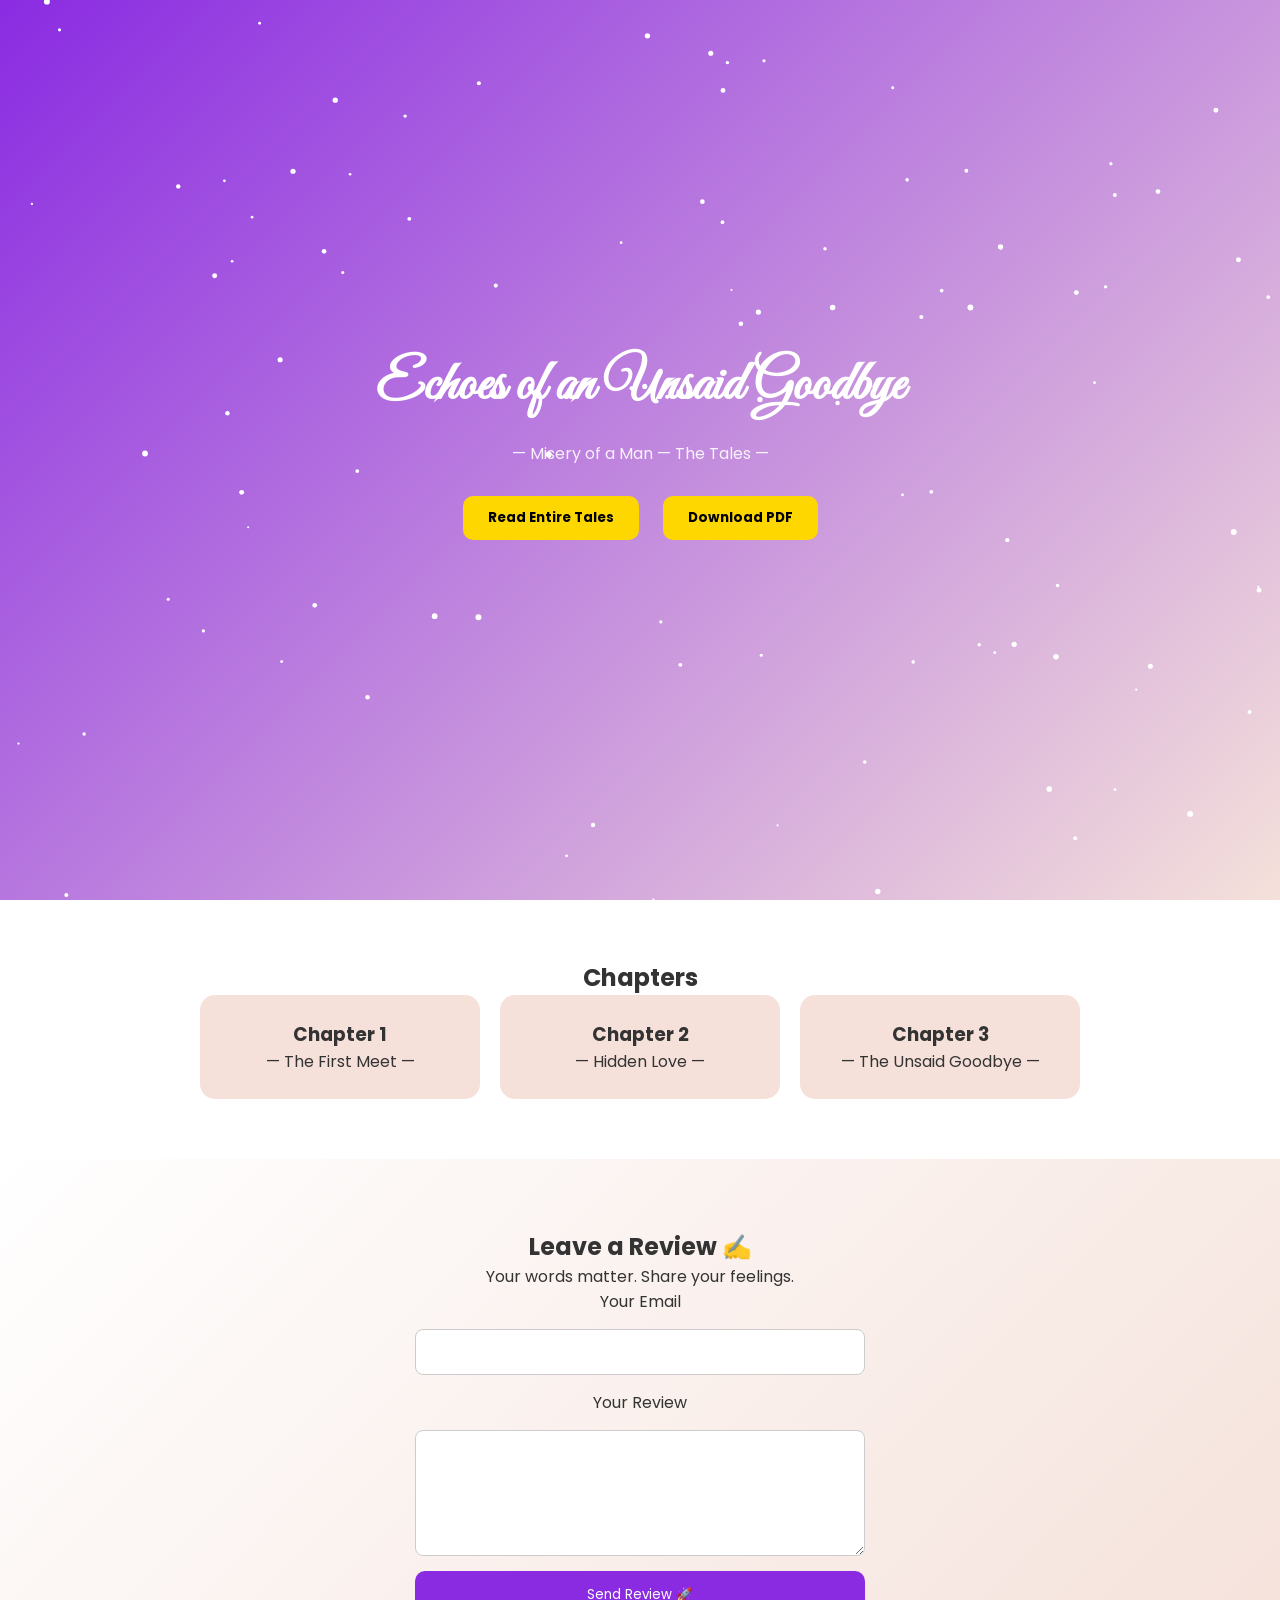
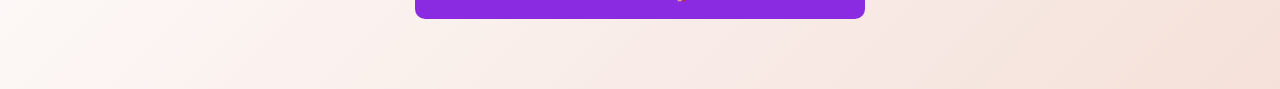
==== index.html @ a75a1876 "Update index.html" ====
<!DOCTYPE html>
<html lang="en">
<head>
  <meta charset="UTF-8" />
  <meta name="viewport" content="width=device-width, initial-scale=1.0"/>
  <title>Echoes of an Unsaid Goodbye</title>

  <!-- Fonts -->
  <link href="https://fonts.googleapis.com/css2?family=Great+Vibes&family=Playfair+Display:wght@400;700&family=Poppins:wght@300;400;600&display=swap" rel="stylesheet">

  <!-- CSS -->
  <link rel="stylesheet" href="style.css">
</head>
<body>

<!-- HERO -->
<section class="hero">
  <div class="hero-content">
    <h1 class="title">Echoes of an Unsaid Goodbye</h1>
    <p class="subtitle">— Misery of a Man — The Tales —</p>
    <div class="hero-buttons">
      <button id="readBook">Read Entire Tales</button>
      <button id="downloadBook">Download PDF</button>
    </div>
  </div>
  <canvas id="particles"></canvas>
</section>

<!-- CHAPTERS -->
<section class="chapters">
  <h2>Chapters</h2>
  <div class="chapter-cards">
    <div class="chapter-card">
      <h3>Chapter 1</h3>
      <p>— The First Meet —</p>
    </div>
    <div class="chapter-card">
      <h3>Chapter 2</h3>
      <p>— Hidden Love —</p>
    </div>
    <div class="chapter-card">
      <h3>Chapter 3</h3>
      <p>— The Unsaid Goodbye —</p>
    </div>
  </div>
</section>

<!-- REVIEW SECTION -->
<section class="review-section">
  <h2>Leave a Review ✍️</h2>
  <p>Your words matter. Share your feelings.</p>

  <form
    id="reviewForm"
    action="https://formspree.io/f/xaqjzgel"
    method="POST"
  >
    <input type="hidden" name="_subject" value="New Book Review">

    <label>Your Email</label>
    <input type="email" name="email" required>

    <label>Your Review</label>
    <textarea name="message" rows="5" required></textarea>

    <button type="submit">Send Review 🚀</button>
  </form>
</section>

<!-- PDF MODAL -->
<div id="pdfModal" class="modal">
  <span class="close">&times;</span>
  <iframe id="pdfFrame"></iframe>
</div>

<!-- SUCCESS ROCKET MODAL -->
<div id="rocket-success-modal" class="success-modal-overlay">
  <div class="success-card">
    <div class="rocket">🚀</div>
    <div class="success-text">Review Sent Successfully!</div>
  </div>
</div>

<!-- JS -->
<script src="script.js"></script>
</body>
</html>
---- style.css ----
* {
    margin: 0;
    padding: 0;
    box-sizing: border-box;
    font-family: 'Poppins', sans-serif;
  }
  
  body {
    background: #f5f0e1;
    color: #333;
    overflow-x: hidden;
  }
  
  /* HERO */
  .hero {
    height: 100vh;
    display: flex;
    justify-content: center;
    align-items: center;
    background: linear-gradient(135deg, #8a2be2, #f5e1da);
    position: relative;
    text-align: center;
  }
  
  .hero-content {
    z-index: 2;
  }
  
  .title {
    font-family: 'Great Vibes', cursive;
    font-size: 3.5rem;
    color: white;
  }
  
  .subtitle {
    color: white;
    margin: 20px 0;
    opacity: 0.9;
  }
  
  .hero-buttons button {
    padding: 12px 25px;
    margin: 10px;
    border: none;
    border-radius: 10px;
    background: gold;
    cursor: pointer;
    font-weight: bold;
  }
  
  .hero-buttons button:hover {
    transform: scale(1.1);
  }
  
  /* PARTICLES */
  #particles {
    position: absolute;
    inset: 0;
    z-index: 1;
  }
  
  /* CHAPTERS */
  .chapters {
    padding: 60px 20px;
    background: white;
    text-align: center;
  }
  
  .chapter-cards {
    display: flex;
    justify-content: center;
    gap: 20px;
    flex-wrap: wrap;
  }
  
  .chapter-card {
    background: #f5e1da;
    padding: 25px;
    border-radius: 15px;
    width: 280px;
    transition: 0.3s;
  }
  
  .chapter-card:hover {
    transform: scale(1.05);
  }
  
  /* REVIEW SECTION */
  .review-section {
    padding: 70px 20px;
    text-align: center;
    background: linear-gradient(135deg, #fff, #f5e1da);
  }
  
  .review-section form {
    max-width: 450px;
    margin: auto;
    display: flex;
    flex-direction: column;
    gap: 15px;
  }
  
  .review-section input,
  .review-section textarea {
    padding: 12px;
    border-radius: 8px;
    border: 1px solid #ccc;
  }
  
  .review-section button {
    padding: 14px;
    border-radius: 10px;
    border: none;
    background: #8a2be2;
    color: white;
    cursor: pointer;
  }
  
  /* PDF MODAL */
  .modal {
    display: none;
    position: fixed;
    inset: 0;
    background: rgba(0,0,0,0.9);
    z-index: 1000;
  }
  
  .modal iframe {
    width: 90%;
    height: 90%;
    margin: 5% auto;
    display: block;
    border-radius: 15px;
  }
  
  .close {
    position: absolute;
    top: 20px;
    right: 40px;
    font-size: 40px;
    color: white;
    cursor: pointer;
  }
  
  /* SUCCESS ROCKET */
  .success-modal-overlay {
    display: none;
    position: fixed;
    inset: 0;
    background: rgba(0,0,0,0.85);
    z-index: 2000;
    align-items: center;
    justify-content: center;
  }
  
  .success-card {
    background: white;
    padding: 40px;
    border-radius: 20px;
    text-align: center;
  }
  
  .rocket {
    font-size: 4rem;
    animation: launch 1.5s ease forwards;
  }
  
  @keyframes launch {
    from { transform: translateY(60px); opacity: 0; }
    to { transform: translateY(-40px); opacity: 1; }
  }
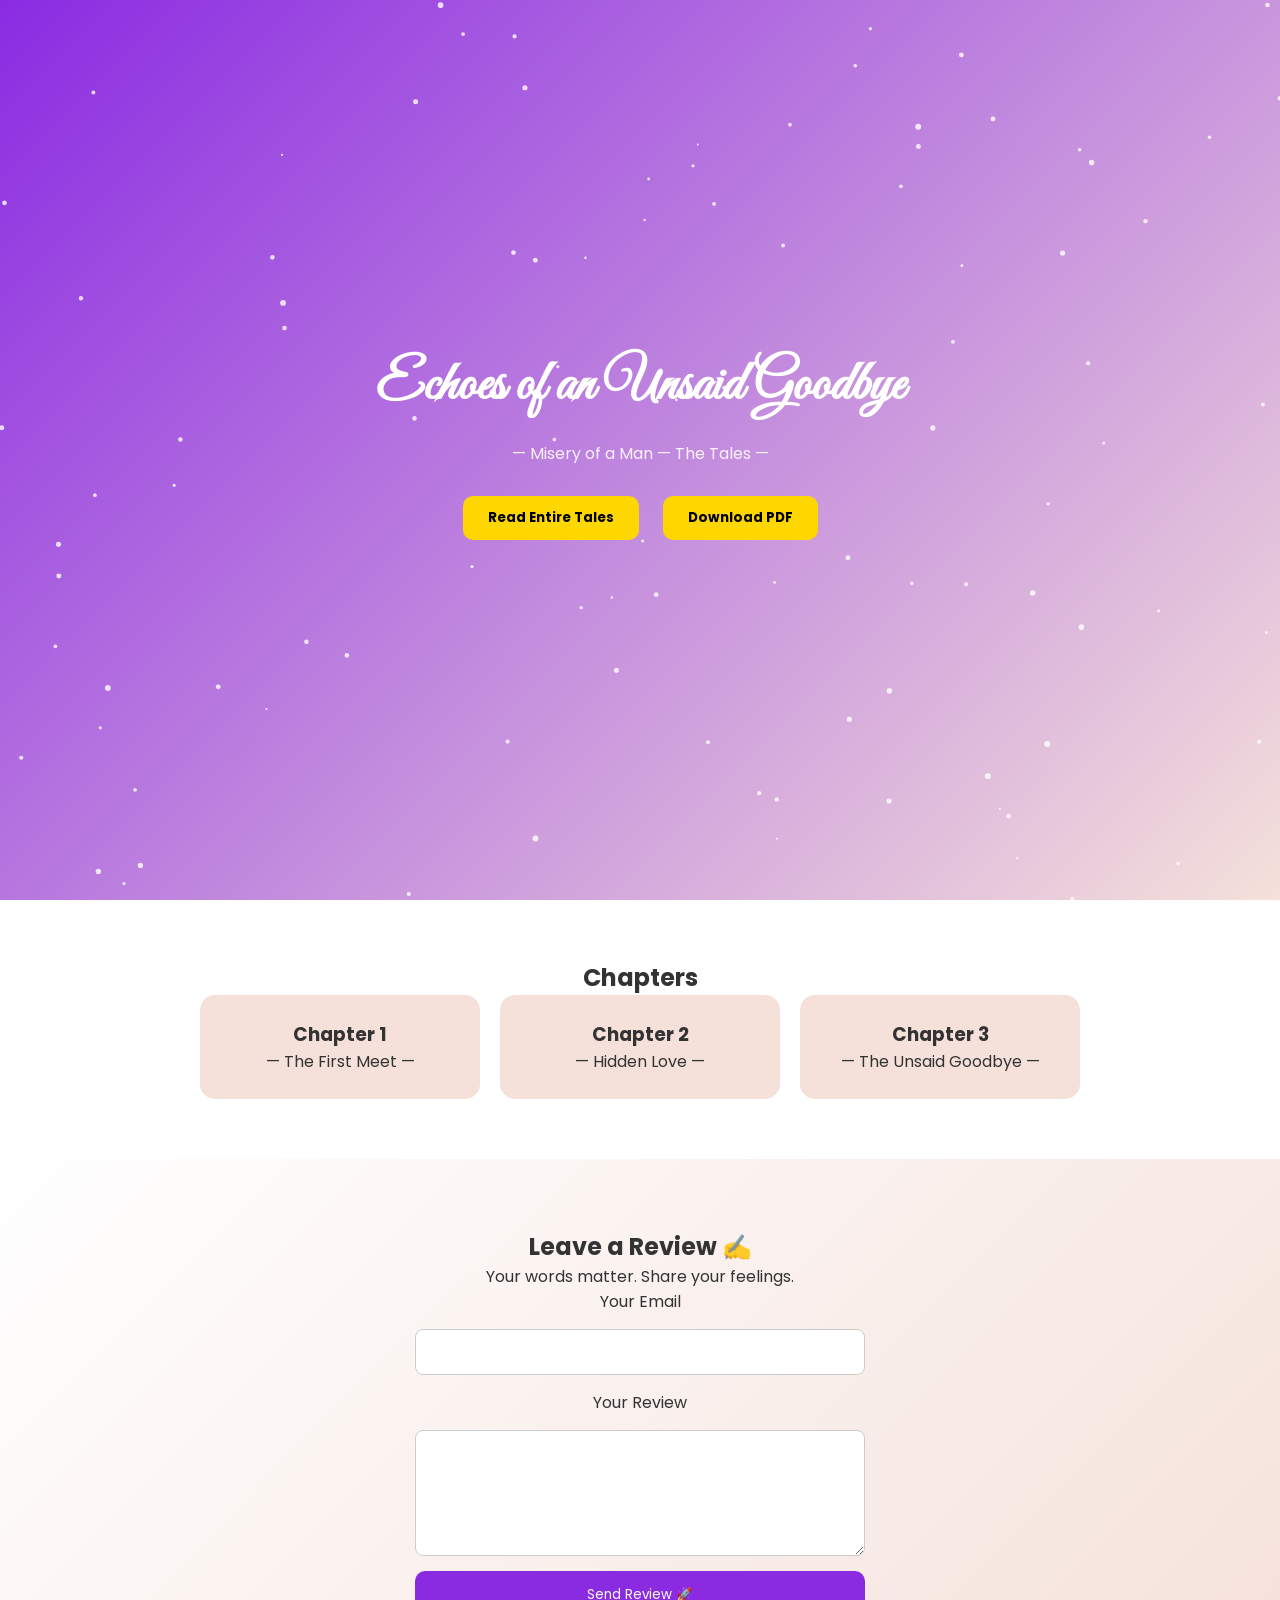
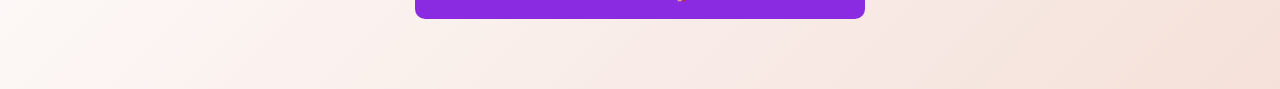
==== commit 2de95721: "Update index.html" ====
--- a/index.html
+++ b/index.html
@@ -51,20 +51,22 @@
   <p>Your words matter. Share your feelings.</p>
 
   <form
-    id="reviewForm"
-    action="https://formspree.io/f/xaqjzgel"
-    method="POST"
-  >
-    <input type="hidden" name="_subject" value="New Book Review">
+  id="reviewForm"
+  action="https://formspree.io/f/xaqjzgel"
+  method="POST"
+>
+  <input type="hidden" name="_subject" value="New Book Review">
+  <input type="hidden" name="_redirect" value="thankyou.html">
 
-    <label>Your Email</label>
-    <input type="email" name="email" required>
+  <label>Your Email</label>
+  <input type="email" name="email" required>
 
-    <label>Your Review</label>
-    <textarea name="message" rows="5" required></textarea>
+  <label>Your Review</label>
+  <textarea name="message" rows="5" required></textarea>
 
-    <button type="submit">Send Review 🚀</button>
-  </form>
+  <button type="submit">Send Review 🚀</button>
+</form>
+
 </section>
 
 <!-- PDF MODAL -->
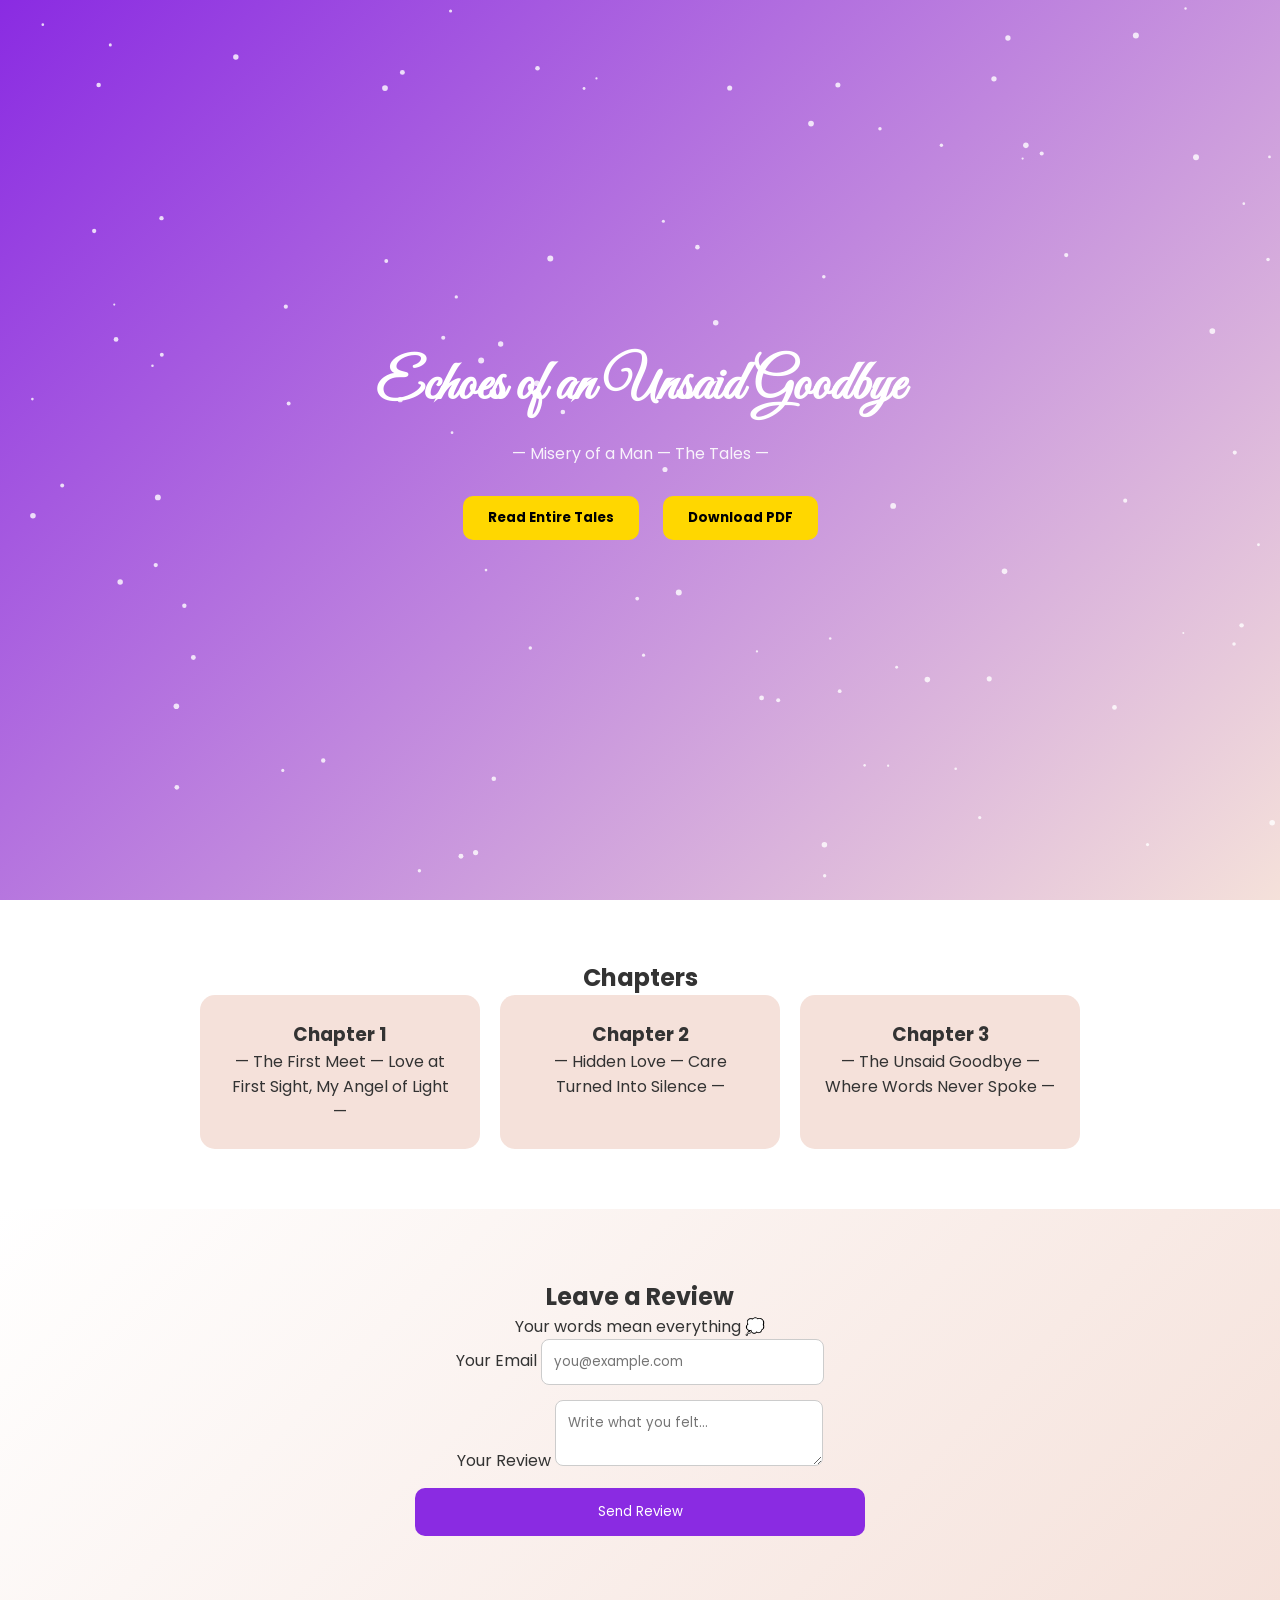
==== commit c2143d42: "Refactor review form structure in index.html" ====
--- a/index.html
+++ b/index.html
@@ -1,89 +1,83 @@
 <!DOCTYPE html>
 <html lang="en">
 <head>
-  <meta charset="UTF-8" />
-  <meta name="viewport" content="width=device-width, initial-scale=1.0"/>
+  <meta charset="UTF-8">
+  <meta name="viewport" content="width=device-width, initial-scale=1.0">
   <title>Echoes of an Unsaid Goodbye</title>
 
-  <!-- Fonts -->
+  <link rel="stylesheet" href="style.css">
   <link href="https://fonts.googleapis.com/css2?family=Great+Vibes&family=Playfair+Display:wght@400;700&family=Poppins:wght@300;400;600&display=swap" rel="stylesheet">
-
-  <!-- CSS -->
-  <link rel="stylesheet" href="style.css">
 </head>
 <body>
 
-<!-- HERO -->
+<!-- Hero Section -->
 <section class="hero">
   <div class="hero-content">
     <h1 class="title">Echoes of an Unsaid Goodbye</h1>
     <p class="subtitle">— Misery of a Man — The Tales —</p>
+
     <div class="hero-buttons">
       <button id="readBook">Read Entire Tales</button>
       <button id="downloadBook">Download PDF</button>
     </div>
   </div>
+
   <canvas id="particles"></canvas>
 </section>
 
-<!-- CHAPTERS -->
+<!-- Chapters -->
 <section class="chapters">
   <h2>Chapters</h2>
+
   <div class="chapter-cards">
     <div class="chapter-card">
       <h3>Chapter 1</h3>
-      <p>— The First Meet —</p>
+      <p>— The First Meet — Love at First Sight, My Angel of Light —</p>
     </div>
+
     <div class="chapter-card">
       <h3>Chapter 2</h3>
-      <p>— Hidden Love —</p>
+      <p>— Hidden Love — Care Turned Into Silence —</p>
     </div>
+
     <div class="chapter-card">
       <h3>Chapter 3</h3>
-      <p>— The Unsaid Goodbye —</p>
+      <p>— The Unsaid Goodbye — Where Words Never Spoke —</p>
     </div>
   </div>
 </section>
 
-<!-- REVIEW SECTION -->
+<!-- Review Section -->
 <section class="review-section">
-  <h2>Leave a Review ✍️</h2>
-  <p>Your words matter. Share your feelings.</p>
+  <h2>Leave a Review</h2>
+  <p class="review-subtitle">Your words mean everything 💭</p>
 
-  <form
-  id="reviewForm"
-  action="https://formspree.io/f/xaqjzgel"
-  method="POST"
->
-  <input type="hidden" name="_subject" value="New Book Review">
-  <input type="hidden" name="_redirect" value="thankyou.html">
+  <form action="https://formspree.io/f/xaqjzgel" method="POST">
+  <!-- Redirect after submission -->
+  <input type="hidden" name="_next" value="thankyou.html">
 
-  <label>Your Email</label>
-  <input type="email" name="email" required>
+  <label>
+    Your Email
+    <input type="email" name="email" required placeholder="you@example.com">
+  </label>
 
-  <label>Your Review</label>
-  <textarea name="message" rows="5" required></textarea>
+  <label>
+    Your Review
+    <textarea name="message" required placeholder="Write what you felt..."></textarea>
+  </label>
 
-  <button type="submit">Send Review 🚀</button>
+  <!-- Submit button -->
+  <button type="submit">Send Review</button>
 </form>
 
 </section>
 
-<!-- PDF MODAL -->
+<!-- PDF Modal -->
 <div id="pdfModal" class="modal">
   <span class="close">&times;</span>
   <iframe id="pdfFrame"></iframe>
 </div>
 
-<!-- SUCCESS ROCKET MODAL -->
-<div id="rocket-success-modal" class="success-modal-overlay">
-  <div class="success-card">
-    <div class="rocket">🚀</div>
-    <div class="success-text">Review Sent Successfully!</div>
-  </div>
-</div>
-
-<!-- JS -->
 <script src="script.js"></script>
 </body>
 </html>
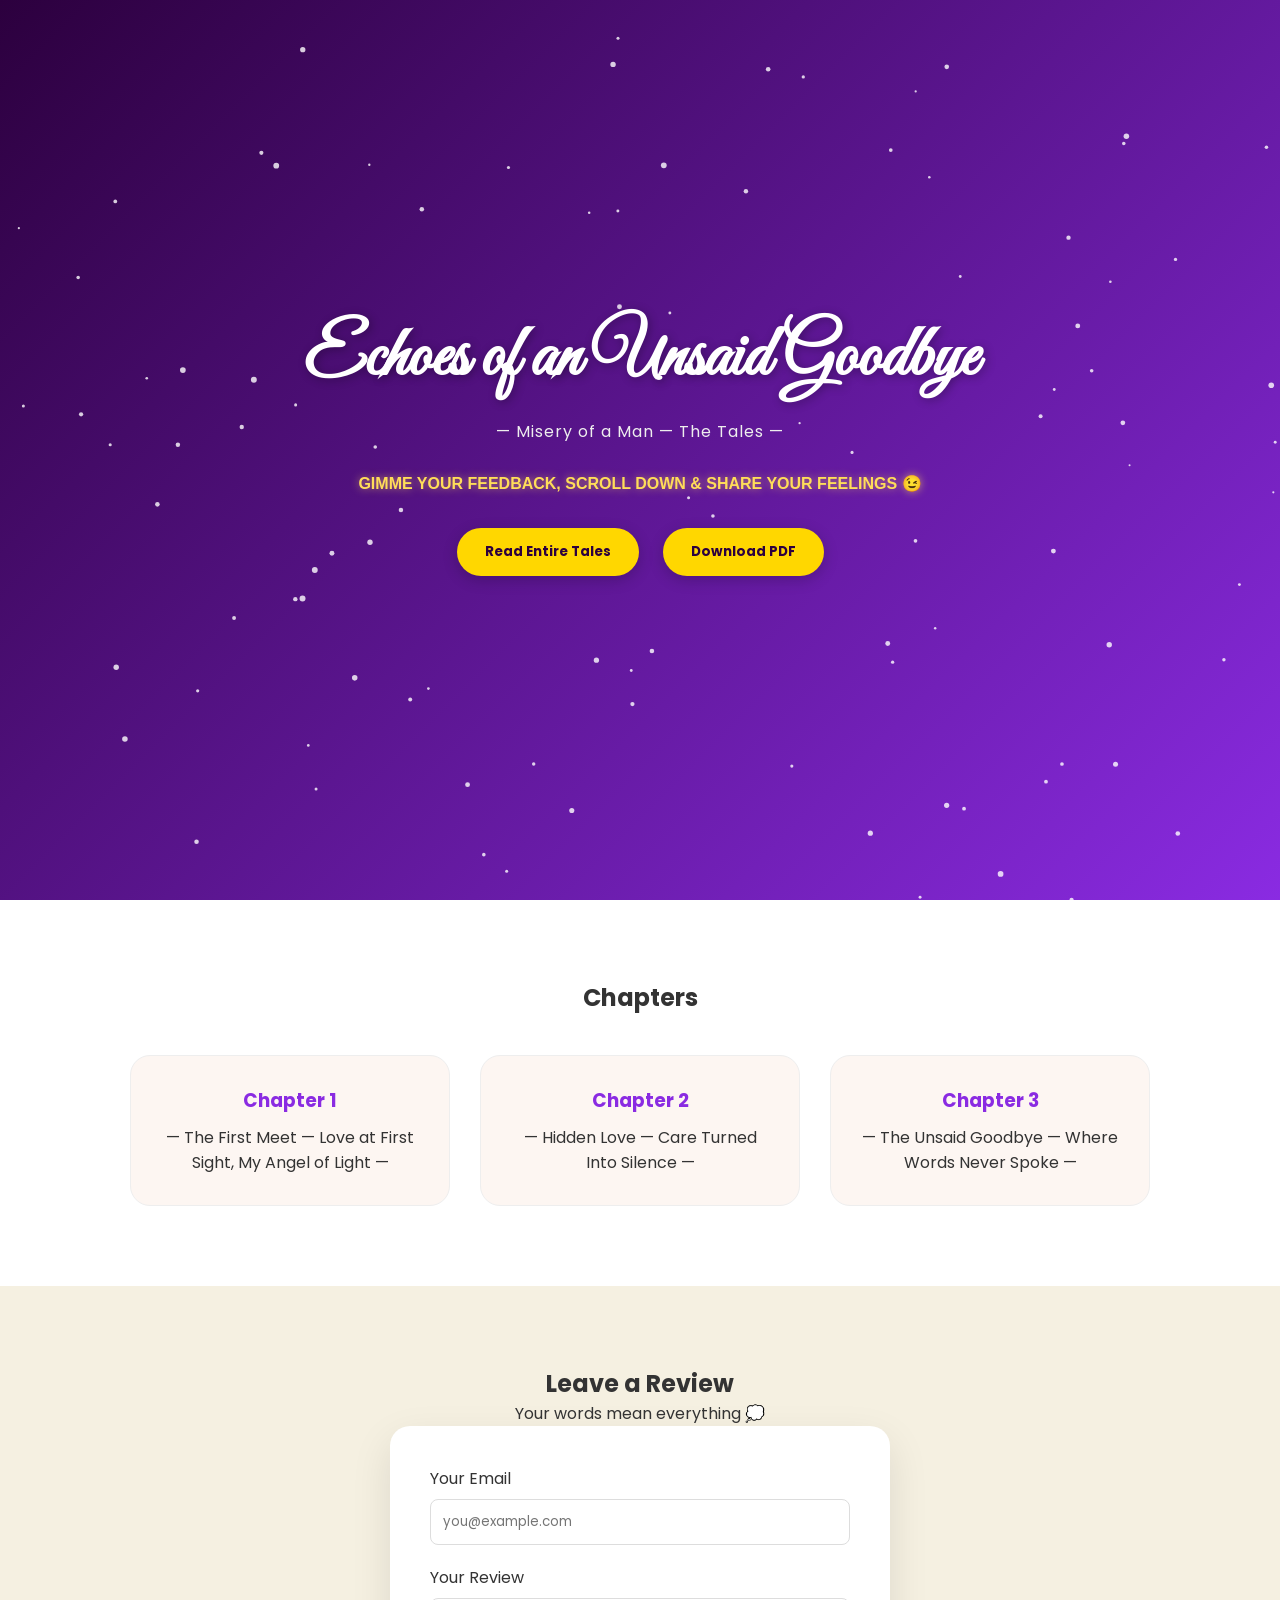
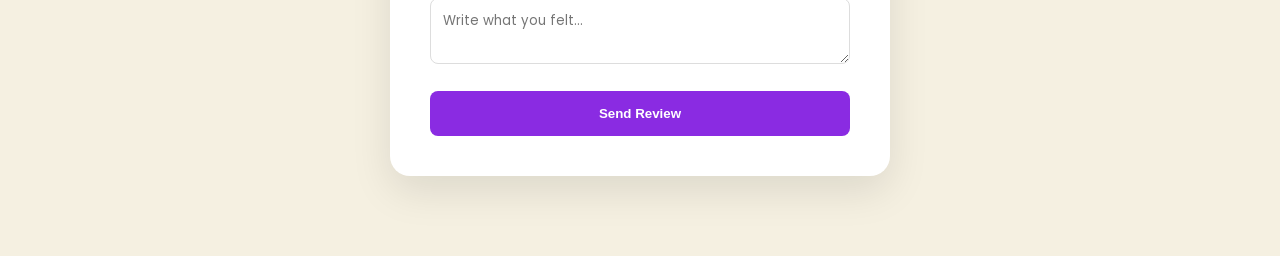
==== commit 8c41bf42: "Add favicon link to index.html" ====
--- a/index.html
+++ b/index.html
@@ -4,80 +4,72 @@
   <meta charset="UTF-8">
   <meta name="viewport" content="width=device-width, initial-scale=1.0">
   <title>Echoes of an Unsaid Goodbye</title>
-
   <link rel="stylesheet" href="style.css">
+  <link rel="icon" type="image/png" href="https://i.ibb.co/m5GYjVY8/Gemini-Generated-Image-7rq0ul7rq0ul7rq0-2.png">
   <link href="https://fonts.googleapis.com/css2?family=Great+Vibes&family=Playfair+Display:wght@400;700&family=Poppins:wght@300;400;600&display=swap" rel="stylesheet">
 </head>
 <body>
 
-<!-- Hero Section -->
-<section class="hero">
-  <div class="hero-content">
-    <h1 class="title">Echoes of an Unsaid Goodbye</h1>
-    <p class="subtitle">— Misery of a Man — The Tales —</p>
+  <section class="hero">
+    <canvas id="particles"></canvas>
+    <div class="hero-content">
+      <h1 class="title">Echoes of an Unsaid Goodbye</h1>
+      <p class="subtitle">— Misery of a Man — The Tales —</p>
+      <p class="feedback-text">GIMME YOUR FEEDBACK, SCROLL DOWN & SHARE YOUR FEELINGS 😉</p>
 
-    <div class="hero-buttons">
-      <button id="readBook">Read Entire Tales</button>
-      <button id="downloadBook">Download PDF</button>
+      <div class="hero-buttons">
+        <button id="readBook">Read Entire Tales</button>
+        <button id="downloadBook">Download PDF</button>
+      </div>
+    </div>
+  </section>
+
+  <section class="chapters">
+    <h2>Chapters</h2>
+    <div class="chapter-cards">
+      <div class="chapter-card">
+        <h3>Chapter 1</h3>
+        <p>— The First Meet — Love at First Sight, My Angel of Light —</p>
+      </div>
+      <div class="chapter-card">
+        <h3>Chapter 2</h3>
+        <p>— Hidden Love — Care Turned Into Silence —</p>
+      </div>
+      <div class="chapter-card">
+        <h3>Chapter 3</h3>
+        <p>— The Unsaid Goodbye — Where Words Never Spoke —</p>
+      </div>
+    </div>
+  </section>
+
+  <section class="review-section">
+    <h2>Leave a Review</h2>
+    <p class="review-subtitle">Your words mean everything 💭</p>
+
+    <form action="https://formspree.io/f/xaqjzgel" method="POST">
+      <input type="hidden" name="_next" value="thankyou.html">
+
+      <div class="form-group">
+        <label for="email">Your Email</label>
+        <input type="email" id="email" name="email" required placeholder="you@example.com">
+      </div>
+
+      <div class="form-group">
+        <label for="message">Your Review</label>
+        <textarea id="message" name="message" required placeholder="Write what you felt..."></textarea>
+      </div>
+
+      <button type="submit">Send Review</button>
+    </form>
+  </section>
+
+  <div id="pdfModal" class="modal" role="dialog" aria-modal="true">
+    <span class="close" aria-label="Close Modal">&times;</span>
+    <div class="modal-content">
+      <iframe id="pdfFrame" title="Book Viewer"></iframe>
     </div>
   </div>
 
-  <canvas id="particles"></canvas>
-</section>
-
-<!-- Chapters -->
-<section class="chapters">
-  <h2>Chapters</h2>
-
-  <div class="chapter-cards">
-    <div class="chapter-card">
-      <h3>Chapter 1</h3>
-      <p>— The First Meet — Love at First Sight, My Angel of Light —</p>
-    </div>
-
-    <div class="chapter-card">
-      <h3>Chapter 2</h3>
-      <p>— Hidden Love — Care Turned Into Silence —</p>
-    </div>
-
-    <div class="chapter-card">
-      <h3>Chapter 3</h3>
-      <p>— The Unsaid Goodbye — Where Words Never Spoke —</p>
-    </div>
-  </div>
-</section>
-
-<!-- Review Section -->
-<section class="review-section">
-  <h2>Leave a Review</h2>
-  <p class="review-subtitle">Your words mean everything 💭</p>
-
-  <form action="https://formspree.io/f/xaqjzgel" method="POST">
-  <!-- Redirect after submission -->
-  <input type="hidden" name="_next" value="thankyou.html">
-
-  <label>
-    Your Email
-    <input type="email" name="email" required placeholder="you@example.com">
-  </label>
-
-  <label>
-    Your Review
-    <textarea name="message" required placeholder="Write what you felt..."></textarea>
-  </label>
-
-  <!-- Submit button -->
-  <button type="submit">Send Review</button>
-</form>
-
-</section>
-
-<!-- PDF Modal -->
-<div id="pdfModal" class="modal">
-  <span class="close">&times;</span>
-  <iframe id="pdfFrame"></iframe>
-</div>
-
-<script src="script.js"></script>
+  <script src="script.js"></script>
 </body>
 </html>
--- a/style.css
+++ b/style.css
@@ -1,172 +1,192 @@
+/* Global */
 * {
-    margin: 0;
-    padding: 0;
-    box-sizing: border-box;
-    font-family: 'Poppins', sans-serif;
-  }
-  
-  body {
-    background: #f5f0e1;
-    color: #333;
-    overflow-x: hidden;
-  }
-  
-  /* HERO */
-  .hero {
-    height: 100vh;
-    display: flex;
-    justify-content: center;
-    align-items: center;
-    background: linear-gradient(135deg, #8a2be2, #f5e1da);
-    position: relative;
-    text-align: center;
-  }
-  
-  .hero-content {
-    z-index: 2;
-  }
-  
-  .title {
-    font-family: 'Great Vibes', cursive;
-    font-size: 3.5rem;
-    color: white;
-  }
-  
-  .subtitle {
-    color: white;
-    margin: 20px 0;
-    opacity: 0.9;
-  }
-  
-  .hero-buttons button {
-    padding: 12px 25px;
-    margin: 10px;
-    border: none;
-    border-radius: 10px;
-    background: gold;
-    cursor: pointer;
-    font-weight: bold;
-  }
-  
-  .hero-buttons button:hover {
-    transform: scale(1.1);
-  }
-  
-  /* PARTICLES */
-  #particles {
-    position: absolute;
-    inset: 0;
-    z-index: 1;
-  }
-  
-  /* CHAPTERS */
-  .chapters {
-    padding: 60px 20px;
-    background: white;
-    text-align: center;
-  }
-  
-  .chapter-cards {
-    display: flex;
-    justify-content: center;
-    gap: 20px;
-    flex-wrap: wrap;
-  }
-  
-  .chapter-card {
-    background: #f5e1da;
-    padding: 25px;
-    border-radius: 15px;
-    width: 280px;
-    transition: 0.3s;
-  }
-  
-  .chapter-card:hover {
-    transform: scale(1.05);
-  }
-  
-  /* REVIEW SECTION */
-  .review-section {
-    padding: 70px 20px;
-    text-align: center;
-    background: linear-gradient(135deg, #fff, #f5e1da);
-  }
-  
-  .review-section form {
-    max-width: 450px;
-    margin: auto;
-    display: flex;
-    flex-direction: column;
-    gap: 15px;
-  }
-  
-  .review-section input,
-  .review-section textarea {
-    padding: 12px;
-    border-radius: 8px;
-    border: 1px solid #ccc;
-  }
-  
-  .review-section button {
-    padding: 14px;
-    border-radius: 10px;
-    border: none;
-    background: #8a2be2;
-    color: white;
-    cursor: pointer;
-  }
-  
-  /* PDF MODAL */
-  .modal {
-    display: none;
-    position: fixed;
-    inset: 0;
-    background: rgba(0,0,0,0.9);
-    z-index: 1000;
-  }
-  
-  .modal iframe {
-    width: 90%;
-    height: 90%;
-    margin: 5% auto;
-    display: block;
-    border-radius: 15px;
-  }
-  
-  .close {
-    position: absolute;
-    top: 20px;
-    right: 40px;
-    font-size: 40px;
-    color: white;
-    cursor: pointer;
-  }
-  
-  /* SUCCESS ROCKET */
-  .success-modal-overlay {
-    display: none;
-    position: fixed;
-    inset: 0;
-    background: rgba(0,0,0,0.85);
-    z-index: 2000;
-    align-items: center;
-    justify-content: center;
-  }
-  
-  .success-card {
-    background: white;
-    padding: 40px;
-    border-radius: 20px;
-    text-align: center;
-  }
-  
-  .rocket {
-    font-size: 4rem;
-    animation: launch 1.5s ease forwards;
-  }
-  
-  @keyframes launch {
-    from { transform: translateY(60px); opacity: 0; }
-    to { transform: translateY(-40px); opacity: 1; }
-  }
-  
+  margin: 0;
+  padding: 0;
+  box-sizing: border-box;
+  font-family: 'Poppins', sans-serif;
+}
+
+body {
+  background: #f5f0e1;
+  color: #333;
+  overflow-x: hidden;
+}
+
+/* Hero Section */
+.hero {
+  height: 100vh;
+  background: linear-gradient(135deg, #2c003e, #8a2be2); /* Darker gradient for better text contrast */
+  display: flex;
+  justify-content: center;
+  align-items: center;
+  position: relative;
+  overflow: hidden;
+}
+
+#particles {
+  position: absolute;
+  top: 0;
+  left: 0;
+  width: 100%;
+  height: 100%;
+  pointer-events: none; /* Allows clicking buttons through the canvas */
+}
+
+.hero-content {
+  z-index: 2;
+  text-align: center;
+  padding: 20px;
+}
+
+.title {
+  font-family: 'Great Vibes', cursive;
+  font-size: clamp(2.5rem, 8vw, 4.5rem);
+  color: #fff;
+  text-shadow: 2px 2px 10px rgba(0,0,0,0.3);
+}
+
+.subtitle {
+  color: #eee;
+  margin: 15px 0 30px;
+  letter-spacing: 1px;
+}
+
+.feedback-text {
+  font-size: 1rem;
+  font-weight: 600;
+  color: #ffdd59;
+  text-shadow: 0 0 8px rgba(255, 221, 89, 0.6);
+  animation: pulse 2s infinite alternate;
+  margin-bottom: 25px;
+}
+
+@keyframes pulse {
+  from { transform: scale(1); opacity: 0.8; }
+  to { transform: scale(1.05); opacity: 1; }
+}
+
+.hero-buttons button {
+  padding: 14px 28px;
+  margin: 10px;
+  border: none;
+  border-radius: 30px;
+  background: gold;
+  color: #2c003e;
+  font-weight: bold;
+  cursor: pointer;
+  transition: all 0.3s ease;
+  box-shadow: 0 4px 15px rgba(0,0,0,0.2);
+}
+
+.hero-buttons button:hover {
+  transform: translateY(-3px);
+  box-shadow: 0 6px 20px rgba(0,0,0,0.3);
+  background: #fff;
+}
+
+/* Chapters */
+.chapters {
+  padding: 80px 20px;
+  text-align: center;
+  background: white;
+}
+
+.chapter-cards {
+  display: flex;
+  justify-content: center;
+  flex-wrap: wrap;
+  gap: 30px;
+  margin-top: 40px;
+}
+
+.chapter-card {
+  background: #fdf6f2;
+  padding: 30px;
+  width: 320px;
+  border-radius: 20px;
+  border: 1px solid #eee;
+  transition: 0.3s;
+}
+
+.chapter-card h3 { color: #8a2be2; margin-bottom: 10px; }
+
+.chapter-card:hover {
+  transform: translateY(-10px);
+  box-shadow: 0 10px 25px rgba(0,0,0,0.1);
+}
+
+/* Review Section */
+.review-section {
+  padding: 80px 20px;
+  background: #f5f0e1;
+  text-align: center;
+}
+
+.form-group {
+  margin-bottom: 20px;
+  text-align: left;
+}
+
+.review-section form {
+  max-width: 500px;
+  margin: auto;
+  background: white;
+  padding: 40px;
+  border-radius: 20px;
+  box-shadow: 0 15px 40px rgba(0,0,0,0.1);
+}
+
+.review-section input, .review-section textarea {
+  width: 100%;
+  padding: 12px;
+  margin-top: 8px;
+  border-radius: 8px;
+  border: 1px solid #ddd;
+}
+
+.review-section button {
+  width: 100%;
+  padding: 15px;
+  background: #8a2be2;
+  color: white;
+  border: none;
+  border-radius: 8px;
+  font-weight: 600;
+  cursor: pointer;
+}
+
+/* Modal */
+.modal {
+  display: none;
+  position: fixed;
+  z-index: 1000;
+  left: 0;
+  top: 0;
+  width: 100%;
+  height: 100%;
+  background: rgba(0,0,0,0.9);
+}
+
+.modal-content {
+  width: 90%;
+  height: 85%;
+  margin: 5% auto;
+}
+
+.modal iframe {
+  width: 100%;
+  height: 100%;
+  border: none;
+  border-radius: 10px;
+  background: white;
+}
+
+.close {
+  position: absolute;
+  top: 20px;
+  right: 35px;
+  color: #fff;
+  font-size: 40px;
+  font-weight: bold;
+  cursor: pointer;
+}
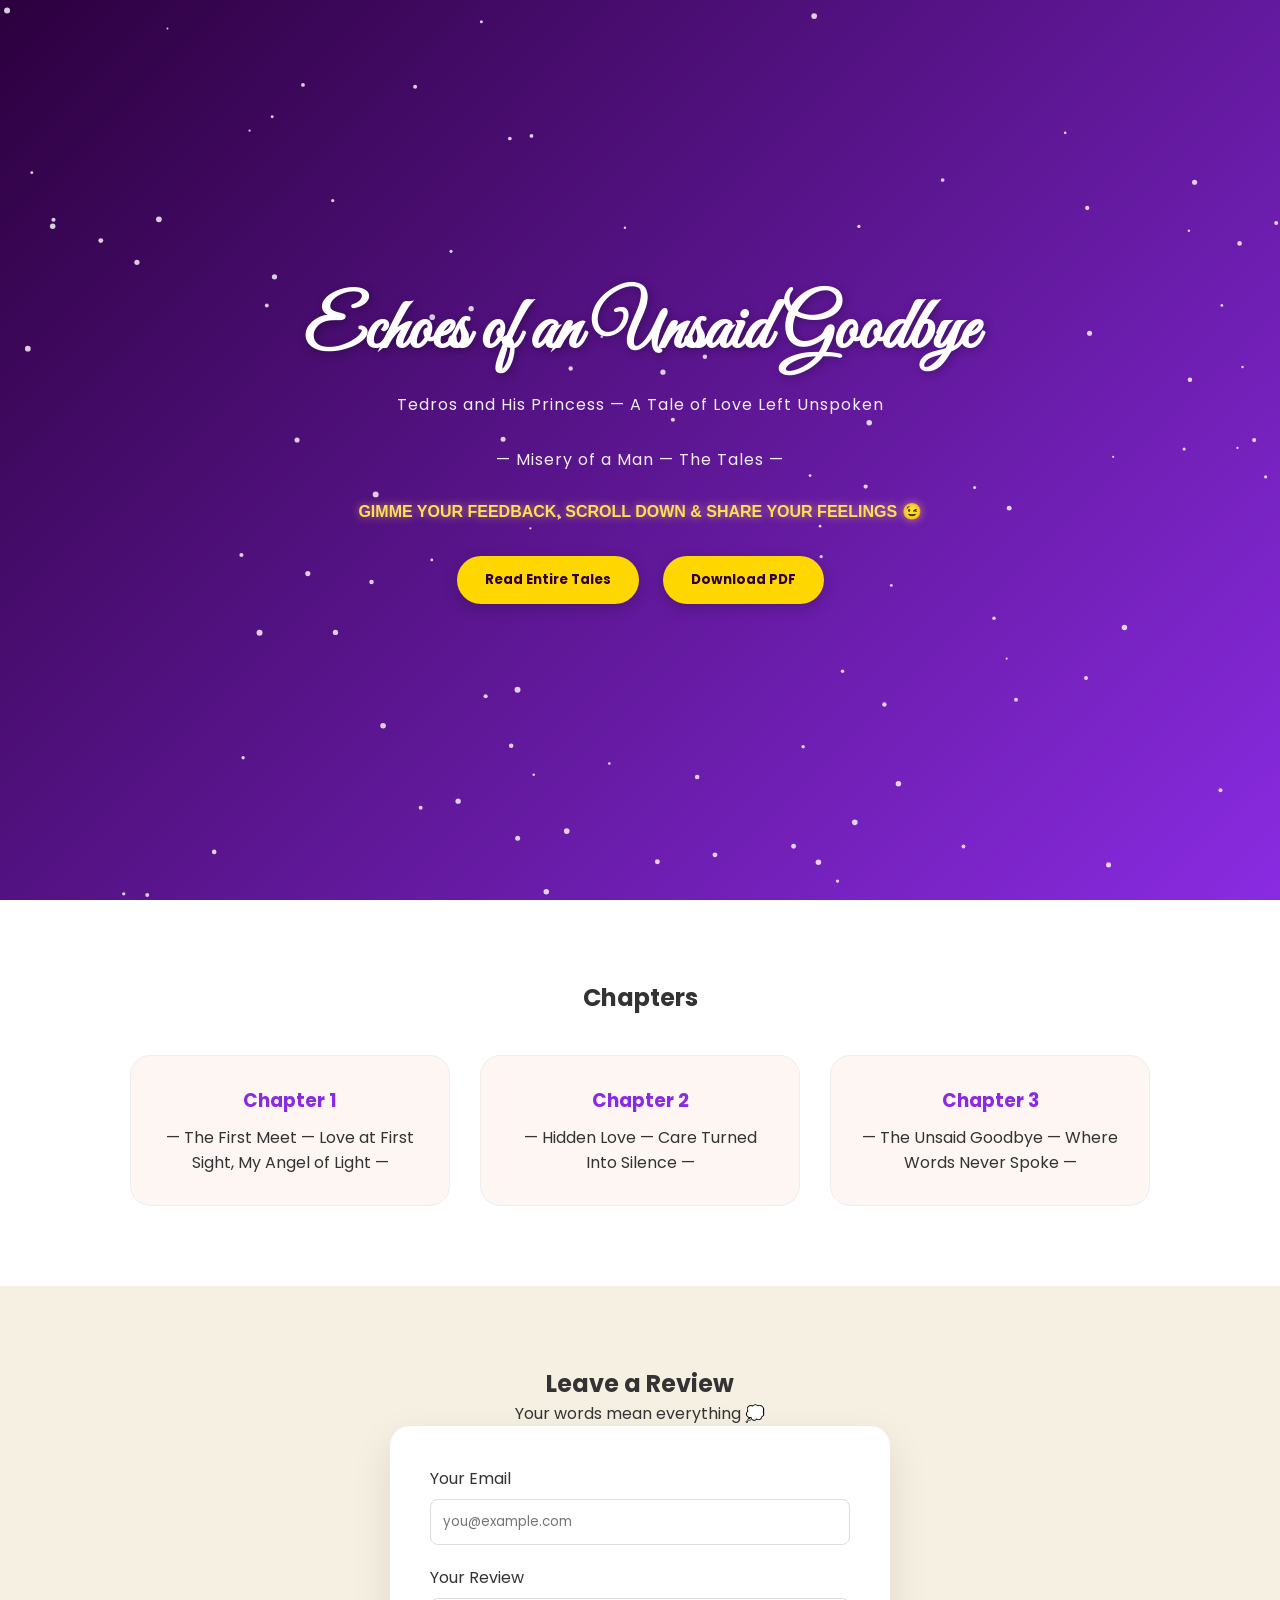
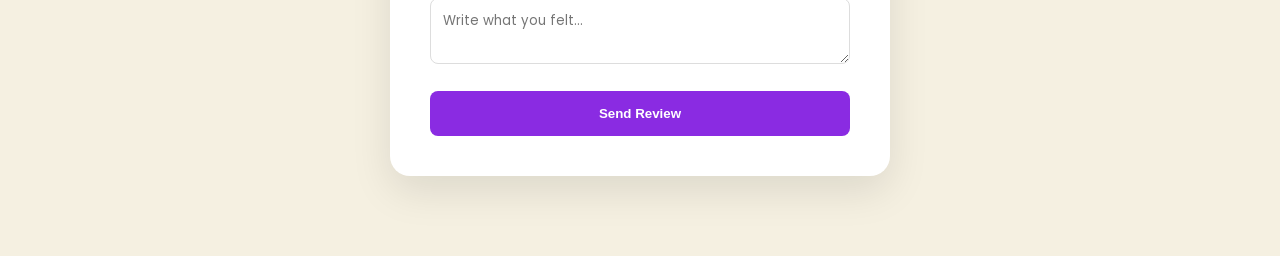
==== commit 421f5632: "Enhance review form with AJAX submission" ====
--- a/index.html
+++ b/index.html
@@ -4,16 +4,21 @@
   <meta charset="UTF-8">
   <meta name="viewport" content="width=device-width, initial-scale=1.0">
   <title>Echoes of an Unsaid Goodbye</title>
+
   <link rel="stylesheet" href="style.css">
   <link rel="icon" type="image/png" href="https://i.ibb.co/m5GYjVY8/Gemini-Generated-Image-7rq0ul7rq0ul7rq0-2.png">
+
   <link href="https://fonts.googleapis.com/css2?family=Great+Vibes&family=Playfair+Display:wght@400;700&family=Poppins:wght@300;400;600&display=swap" rel="stylesheet">
 </head>
 <body>
 
+  <!-- HERO -->
   <section class="hero">
     <canvas id="particles"></canvas>
+
     <div class="hero-content">
       <h1 class="title">Echoes of an Unsaid Goodbye</h1>
+      <p class="subtitle">Tedros and His Princess — A Tale of Love Left Unspoken</p>
       <p class="subtitle">— Misery of a Man — The Tales —</p>
       <p class="feedback-text">GIMME YOUR FEEDBACK, SCROLL DOWN & SHARE YOUR FEELINGS 😉</p>
 
@@ -24,17 +29,21 @@
     </div>
   </section>
 
+  <!-- CHAPTERS -->
   <section class="chapters">
     <h2>Chapters</h2>
+
     <div class="chapter-cards">
       <div class="chapter-card">
         <h3>Chapter 1</h3>
         <p>— The First Meet — Love at First Sight, My Angel of Light —</p>
       </div>
+
       <div class="chapter-card">
         <h3>Chapter 2</h3>
         <p>— Hidden Love — Care Turned Into Silence —</p>
       </div>
+
       <div class="chapter-card">
         <h3>Chapter 3</h3>
         <p>— The Unsaid Goodbye — Where Words Never Spoke —</p>
@@ -42,13 +51,12 @@
     </div>
   </section>
 
+  <!-- REVIEW FORM -->
   <section class="review-section">
     <h2>Leave a Review</h2>
     <p class="review-subtitle">Your words mean everything 💭</p>
 
-    <form action="https://formspree.io/f/xaqjzgel" method="POST">
-      <input type="hidden" name="_next" value="thankyou.html">
-
+    <form id="reviewForm" action="https://formspree.io/f/xaqjzgel" method="POST">
       <div class="form-group">
         <label for="email">Your Email</label>
         <input type="email" id="email" name="email" required placeholder="you@example.com">
@@ -63,6 +71,7 @@
     </form>
   </section>
 
+  <!-- PDF MODAL -->
   <div id="pdfModal" class="modal" role="dialog" aria-modal="true">
     <span class="close" aria-label="Close Modal">&times;</span>
     <div class="modal-content">
@@ -70,6 +79,38 @@
     </div>
   </div>
 
+  <!-- YOUR EXISTING JS -->
   <script src="script.js"></script>
+
+  <!-- FORM SUBMIT (AJAX + REDIRECT) -->
+  <script>
+    const form = document.getElementById("reviewForm");
+
+    form.addEventListener("submit", async function (e) {
+      e.preventDefault();
+
+      const formData = new FormData(form);
+
+      try {
+        const response = await fetch(form.action, {
+          method: "POST",
+          body: formData,
+          headers: {
+            "Accept": "application/json"
+          }
+        });
+
+        if (response.ok) {
+          window.location.href = "thankyou.html";
+        } else {
+          alert("Something went wrong 😕 Please try again.");
+        }
+      } catch (error) {
+        alert("Network error 😔 Please check your connection.");
+      }
+    });
+  </script>
+
 </body>
 </html>
+
